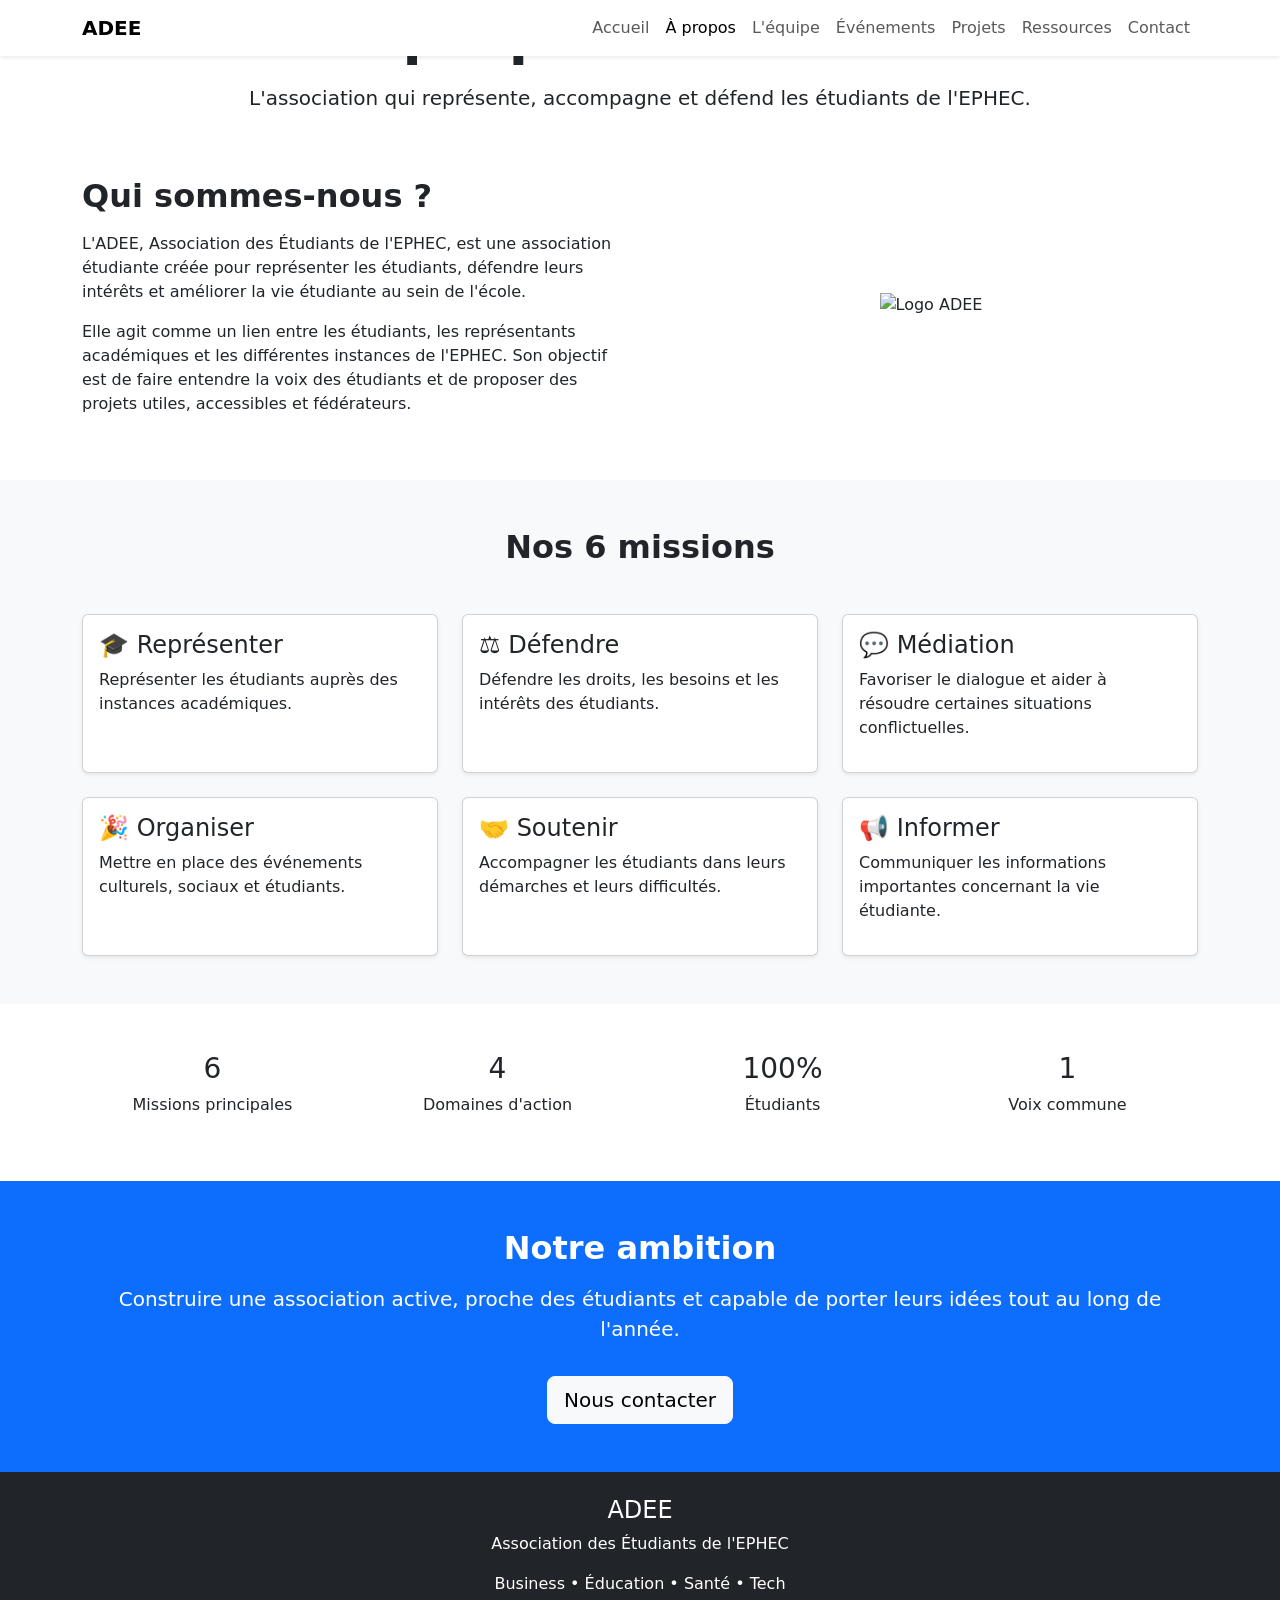
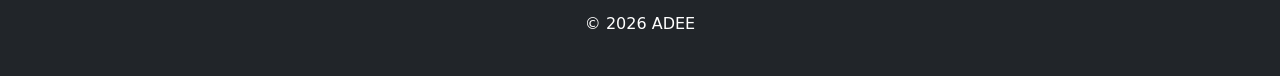
==== about.html @ 35e450e6 "Create about.html" ====
<!DOCTYPE html>
<html lang="fr">
<head>
  <meta charset="UTF-8">
  <meta name="viewport" content="width=device-width, initial-scale=1.0">
  <title>À propos | ADEE</title>

  <link href="https://cdn.jsdelivr.net/npm/bootstrap@5.3.7/dist/css/bootstrap.min.css" rel="stylesheet">
  <link rel="stylesheet" href="css/style.css">
</head>

<body>

<nav class="navbar navbar-expand-lg bg-white shadow-sm fixed-top">
  <div class="container">
    <a class="navbar-brand fw-bold" href="index.html">ADEE</a>

    <button class="navbar-toggler" type="button" data-bs-toggle="collapse" data-bs-target="#navbar">
      <span class="navbar-toggler-icon"></span>
    </button>

    <div class="collapse navbar-collapse" id="navbar">
      <ul class="navbar-nav ms-auto">
        <li class="nav-item"><a class="nav-link" href="index.html">Accueil</a></li>
        <li class="nav-item"><a class="nav-link active" href="about.html">À propos</a></li>
        <li class="nav-item"><a class="nav-link" href="team.html">L'équipe</a></li>
        <li class="nav-item"><a class="nav-link" href="events.html">Événements</a></li>
        <li class="nav-item"><a class="nav-link" href="projects.html">Projets</a></li>
        <li class="nav-item"><a class="nav-link" href="resources.html">Ressources</a></li>
        <li class="nav-item"><a class="nav-link" href="contact.html">Contact</a></li>
      </ul>
    </div>
  </div>
</nav>

<header class="page-hero">
  <div class="container text-center">
    <h1 class="display-4 fw-bold">À propos de l'ADEE</h1>
    <p class="lead mt-3">
      L'association qui représente, accompagne et défend les étudiants de l'EPHEC.
    </p>
  </div>
</header>

<section class="py-5">
  <div class="container">
    <div class="row align-items-center g-5">
      <div class="col-lg-6">
        <h2 class="fw-bold mb-3">Qui sommes-nous ?</h2>
        <p>
          L'ADEE, Association des Étudiants de l'EPHEC, est une association étudiante créée pour représenter les étudiants,
          défendre leurs intérêts et améliorer la vie étudiante au sein de l'école.
        </p>
        <p>
          Elle agit comme un lien entre les étudiants, les représentants académiques et les différentes instances de l'EPHEC.
          Son objectif est de faire entendre la voix des étudiants et de proposer des projets utiles, accessibles et fédérateurs.
        </p>
      </div>

      <div class="col-lg-6 text-center">
        <img src="images/logo.png" alt="Logo ADEE" class="img-fluid about-logo">
      </div>
    </div>
  </div>
</section>

<section class="py-5 bg-light">
  <div class="container">
    <h2 class="text-center fw-bold mb-5">Nos 6 missions</h2>

    <div class="row g-4">
      <div class="col-md-4">
        <div class="card h-100 shadow-sm mission-card">
          <div class="card-body">
            <h4>🎓 Représenter</h4>
            <p>Représenter les étudiants auprès des instances académiques.</p>
          </div>
        </div>
      </div>

      <div class="col-md-4">
        <div class="card h-100 shadow-sm mission-card">
          <div class="card-body">
            <h4>⚖️ Défendre</h4>
            <p>Défendre les droits, les besoins et les intérêts des étudiants.</p>
          </div>
        </div>
      </div>

      <div class="col-md-4">
        <div class="card h-100 shadow-sm mission-card">
          <div class="card-body">
            <h4>💬 Médiation</h4>
            <p>Favoriser le dialogue et aider à résoudre certaines situations conflictuelles.</p>
          </div>
        </div>
      </div>

      <div class="col-md-4">
        <div class="card h-100 shadow-sm mission-card">
          <div class="card-body">
            <h4>🎉 Organiser</h4>
            <p>Mettre en place des événements culturels, sociaux et étudiants.</p>
          </div>
        </div>
      </div>

      <div class="col-md-4">
        <div class="card h-100 shadow-sm mission-card">
          <div class="card-body">
            <h4>🤝 Soutenir</h4>
            <p>Accompagner les étudiants dans leurs démarches et leurs difficultés.</p>
          </div>
        </div>
      </div>

      <div class="col-md-4">
        <div class="card h-100 shadow-sm mission-card">
          <div class="card-body">
            <h4>📢 Informer</h4>
            <p>Communiquer les informations importantes concernant la vie étudiante.</p>
          </div>
        </div>
      </div>
    </div>
  </div>
</section>

<section class="py-5">
  <div class="container">
    <div class="row g-4 text-center">
      <div class="col-md-3">
        <div class="stat-box">
          <h3>6</h3>
          <p>Missions principales</p>
        </div>
      </div>

      <div class="col-md-3">
        <div class="stat-box">
          <h3>4</h3>
          <p>Domaines d'action</p>
        </div>
      </div>

      <div class="col-md-3">
        <div class="stat-box">
          <h3>100%</h3>
          <p>Étudiants</p>
        </div>
      </div>

      <div class="col-md-3">
        <div class="stat-box">
          <h3>1</h3>
          <p>Voix commune</p>
        </div>
      </div>
    </div>
  </div>
</section>

<section class="py-5 bg-primary text-white text-center">
  <div class="container">
    <h2 class="fw-bold">Notre ambition</h2>
    <p class="lead mt-3">
      Construire une association active, proche des étudiants et capable de porter leurs idées tout au long de l'année.
    </p>
    <a href="contact.html" class="btn btn-light btn-lg mt-3">Nous contacter</a>
  </div>
</section>

<footer class="bg-dark text-white py-4">
  <div class="container text-center">
    <h4>ADEE</h4>
    <p>Association des Étudiants de l'EPHEC</p>
    <p>Business • Éducation • Santé • Tech</p>
    <p>© 2026 ADEE</p>
  </div>
</footer>

<script src="https://cdn.jsdelivr.net/npm/bootstrap@5.3.7/dist/js/bootstrap.bundle.min.js"></script>

</body>
</html>
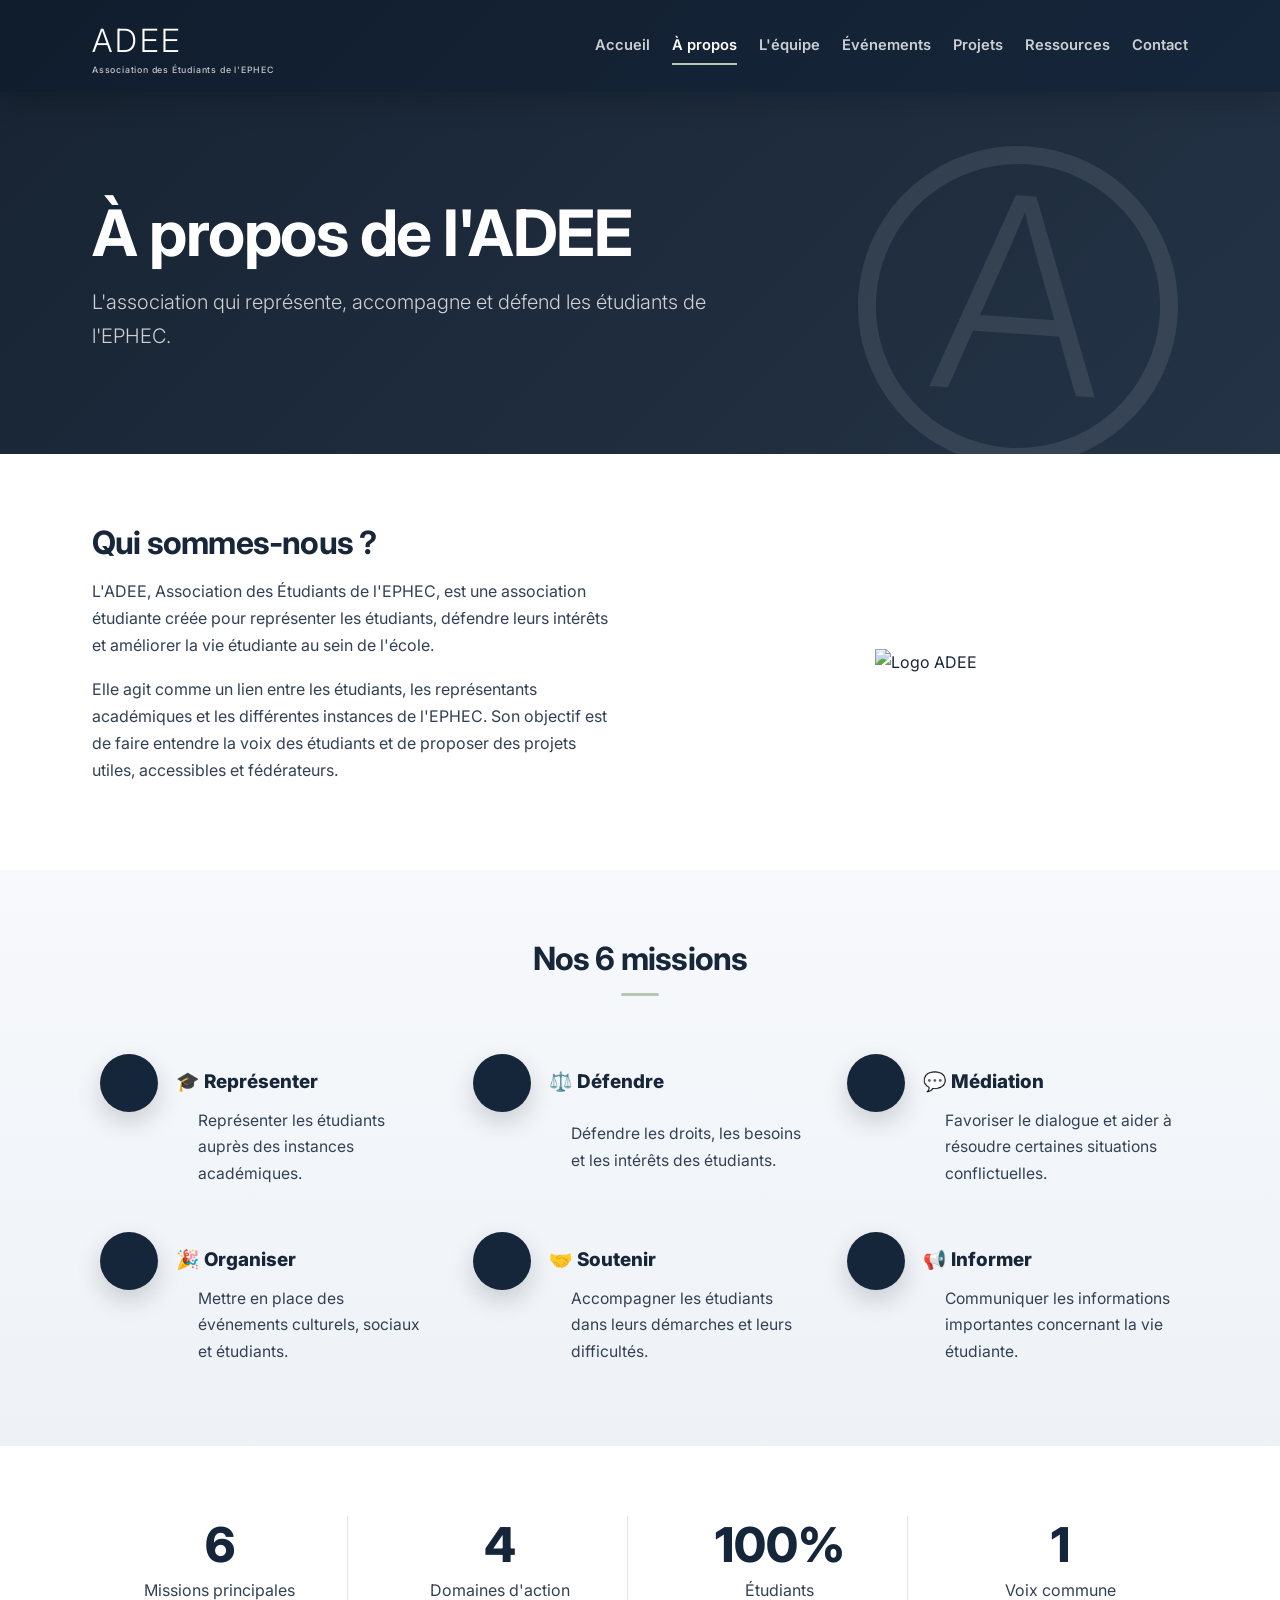
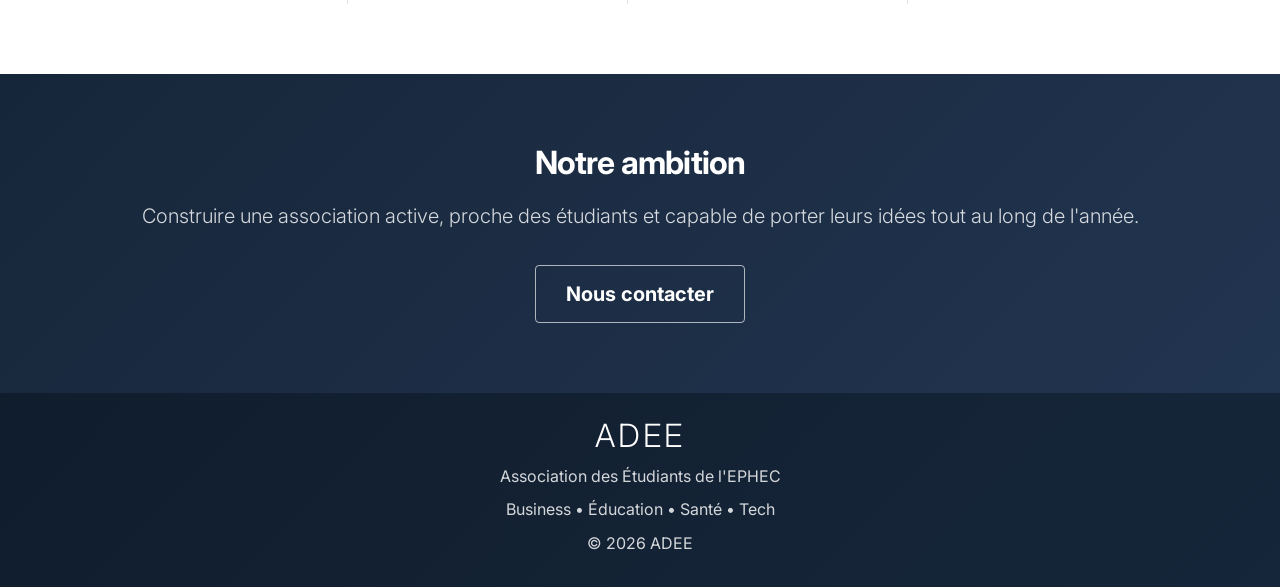
==== commit c5b5cd67: "Update about.html" ====
--- a/about.html
+++ b/about.html
@@ -6,7 +6,7 @@
   <title>À propos | ADEE</title>
 
   <link href="https://cdn.jsdelivr.net/npm/bootstrap@5.3.7/dist/css/bootstrap.min.css" rel="stylesheet">
-  <link rel="stylesheet" href="css/style.css">
+  <link rel="stylesheet" href="style.css">
 </head>
 
 <body>
--- a/style.css
+++ b/style.css
@@ -0,0 +1,535 @@
+@import url('https://fonts.googleapis.com/css2?family=Inter:wght@400;500;600;700;800&display=swap');
+
+:root {
+  --navy: #16263a;
+  --navy-dark: #101d2d;
+  --navy-soft: #223550;
+  --text: #18263a;
+  --muted: #6b7280;
+  --line: #dfe5ec;
+  --bg: #f5f7fa;
+  --white: #ffffff;
+  --accent: #b9c7b0;
+  --shadow: 0 18px 45px rgba(16, 29, 45, 0.12);
+  --radius: 18px;
+}
+
+* {
+  box-sizing: border-box;
+}
+
+html {
+  scroll-behavior: smooth;
+}
+
+body {
+  margin: 0;
+  padding-top: 92px;
+  font-family: 'Inter', Arial, sans-serif;
+  color: var(--text);
+  background: var(--white);
+  line-height: 1.7;
+}
+
+/* NAVBAR */
+
+.navbar {
+  min-height: 92px;
+  background: linear-gradient(135deg, var(--navy-dark), var(--navy)) !important;
+  box-shadow: 0 8px 30px rgba(0, 0, 0, 0.18) !important;
+}
+
+.navbar .container {
+  max-width: 1120px;
+}
+
+.navbar-brand {
+  color: var(--white) !important;
+  font-size: 2rem;
+  letter-spacing: 3px;
+  font-weight: 300 !important;
+}
+
+.navbar-brand::after {
+  content: "Association des Étudiants de l'EPHEC";
+  display: block;
+  font-size: 0.55rem;
+  letter-spacing: 0.8px;
+  margin-top: -6px;
+  opacity: 0.75;
+  font-weight: 500;
+}
+
+.navbar-nav {
+  gap: 22px;
+}
+
+.nav-link {
+  color: rgba(255, 255, 255, 0.78) !important;
+  font-size: 0.92rem;
+  font-weight: 600;
+  padding: 8px 0 !important;
+  position: relative;
+}
+
+.nav-link:hover,
+.nav-link.active {
+  color: var(--white) !important;
+}
+
+.nav-link.active::after,
+.nav-link:hover::after {
+  content: "";
+  position: absolute;
+  left: 0;
+  bottom: 2px;
+  width: 100%;
+  height: 2px;
+  background: var(--accent);
+}
+
+.navbar-toggler {
+  border-color: rgba(255, 255, 255, 0.35);
+}
+
+.navbar-toggler-icon {
+  filter: invert(1);
+}
+
+/* HERO ACCUEIL */
+
+.hero {
+  min-height: 620px;
+  display: flex;
+  align-items: center;
+  background:
+    linear-gradient(135deg, rgba(16, 29, 45, 0.96), rgba(22, 38, 58, 0.92)),
+    radial-gradient(circle at 82% 45%, rgba(255,255,255,0.10) 0 18%, transparent 19%);
+  color: var(--white);
+  padding: 120px 0 90px;
+  position: relative;
+  overflow: hidden;
+}
+
+.hero::after,
+.page-hero::after {
+  content: "A";
+  position: absolute;
+  right: 8%;
+  top: 15%;
+  width: 320px;
+  height: 320px;
+  border: 18px solid rgba(255, 255, 255, 0.09);
+  border-radius: 50%;
+  color: rgba(255, 255, 255, 0.09);
+  font-size: 270px;
+  font-weight: 300;
+  line-height: 260px;
+  text-align: center;
+  transform: rotate(4deg);
+  pointer-events: none;
+}
+
+.hero .container {
+  position: relative;
+  z-index: 2;
+  max-width: 1120px;
+}
+
+.hero h1 {
+  max-width: 720px;
+  font-size: clamp(2.4rem, 6vw, 5rem);
+  line-height: 1.05;
+  letter-spacing: -2px;
+}
+
+.hero .lead {
+  max-width: 610px;
+  color: rgba(255, 255, 255, 0.78);
+  font-size: 1.2rem;
+}
+
+.hero img {
+  filter: brightness(0) invert(1);
+  opacity: 0.92;
+}
+
+.hero .btn {
+  margin-right: 12px;
+  margin-bottom: 12px;
+}
+
+/* PAGE HERO */
+
+.page-hero {
+  background:
+    linear-gradient(135deg, rgba(16, 29, 45, 0.97), rgba(22, 38, 58, 0.94));
+  color: var(--white);
+  padding: 105px 0 85px;
+  text-align: left !important;
+  position: relative;
+  overflow: hidden;
+}
+
+.page-hero .container {
+  max-width: 1120px;
+  text-align: left !important;
+}
+
+.page-hero h1 {
+  max-width: 760px;
+  font-size: clamp(2.2rem, 5vw, 4.2rem);
+  line-height: 1.12;
+  letter-spacing: -1.5px;
+}
+
+.page-hero p {
+  max-width: 680px;
+  color: rgba(255,255,255,0.78);
+}
+
+/* SECTIONS */
+
+section {
+  position: relative;
+}
+
+.container {
+  max-width: 1120px;
+}
+
+.py-5 {
+  padding-top: 70px !important;
+  padding-bottom: 70px !important;
+}
+
+.bg-light {
+  background: linear-gradient(180deg, #f7f9fc, #eef2f6) !important;
+}
+
+h1, h2, h3, h4, h5 {
+  color: inherit;
+}
+
+h2 {
+  color: var(--text);
+  letter-spacing: -0.8px;
+}
+
+h2.text-center::after {
+  content: "";
+  display: block;
+  width: 38px;
+  height: 3px;
+  background: var(--accent);
+  margin: 14px auto 0;
+  border-radius: 999px;
+}
+
+p {
+  color: #334155;
+}
+
+.text-white p,
+.text-white .lead {
+  color: rgba(255,255,255,0.82);
+}
+
+/* ABOUT LOGO */
+
+.about-logo {
+  max-width: 520px;
+  width: 100%;
+  filter: none;
+}
+
+/* CARDS */
+
+.card {
+  border: 0;
+  border-radius: 0;
+  background: transparent;
+  box-shadow: none !important;
+}
+
+.card-body {
+  padding: 10px 8px;
+}
+
+.mission-card .card-body,
+.bg-light .card-body {
+  display: grid;
+  grid-template-columns: 76px 1fr;
+  column-gap: 22px;
+  align-items: start;
+}
+
+.card h4 {
+  font-size: 1.18rem;
+  font-weight: 800;
+  color: var(--text);
+  margin-bottom: 8px;
+}
+
+.card p {
+  margin: 0;
+  color: #334155;
+  font-size: 0.98rem;
+}
+
+/* ICÔNES RONDES POUR LES MISSIONS */
+
+.card h4::before {
+  content: "";
+  width: 58px;
+  height: 58px;
+  display: flex;
+  align-items: center;
+  justify-content: center;
+  background: var(--navy);
+  color: var(--white);
+  border-radius: 50%;
+  margin-bottom: 0;
+  box-shadow: 0 10px 24px rgba(16, 29, 45, 0.18);
+}
+
+.card h4 {
+  display: grid;
+  grid-template-columns: 58px 1fr;
+  column-gap: 18px;
+  align-items: center;
+}
+
+.card h4 {
+  grid-column: 1 / -1;
+}
+
+.card h4 + p {
+  grid-column: 2;
+  margin-top: -12px;
+}
+
+/* ACTUALITÉS */
+
+section:not(.bg-light) .card {
+  background: var(--white);
+  border: 1px solid var(--line);
+  border-radius: var(--radius);
+  box-shadow: var(--shadow) !important;
+  height: 100%;
+}
+
+section:not(.bg-light) .card .card-body {
+  padding: 28px;
+  display: block;
+}
+
+section:not(.bg-light) .card h5 {
+  color: var(--text);
+  font-weight: 800;
+  margin-bottom: 12px;
+}
+
+/* STATS */
+
+.stat-box {
+  padding: 0 20px;
+  border-right: 1px solid var(--line);
+}
+
+.col-md-3:last-child .stat-box {
+  border-right: 0;
+}
+
+.stat-box h3 {
+  font-size: clamp(2.2rem, 4vw, 3rem);
+  color: var(--navy);
+  font-weight: 800;
+  margin-bottom: 4px;
+}
+
+.stat-box p {
+  margin: 0;
+  color: #334155;
+}
+
+/* CTA */
+
+.bg-primary {
+  background: linear-gradient(135deg, var(--navy), var(--navy-soft)) !important;
+}
+
+.bg-primary .container {
+  max-width: 1040px;
+}
+
+.bg-primary h2 {
+  color: var(--white);
+}
+
+.bg-primary .btn {
+  min-width: 210px;
+}
+
+/* BOUTONS */
+
+.btn {
+  border-radius: 4px;
+  padding: 13px 28px;
+  font-weight: 700;
+  transition: 0.25s ease;
+}
+
+.btn-primary {
+  background: var(--navy);
+  border-color: var(--navy);
+}
+
+.btn-primary:hover {
+  background: var(--navy-dark);
+  border-color: var(--navy-dark);
+  transform: translateY(-2px);
+}
+
+.btn-outline-dark {
+  color: var(--white);
+  border-color: rgba(255,255,255,0.55);
+}
+
+.btn-outline-dark:hover {
+  background: var(--white);
+  color: var(--navy);
+  border-color: var(--white);
+}
+
+.btn-light {
+  background: transparent;
+  color: var(--white);
+  border: 1px solid rgba(255,255,255,0.65);
+}
+
+.btn-light:hover {
+  background: var(--white);
+  color: var(--navy);
+}
+
+/* FOOTER */
+
+footer {
+  background: linear-gradient(135deg, var(--navy-dark), var(--navy)) !important;
+  padding: 42px 0 !important;
+}
+
+footer h4 {
+  font-size: 2rem;
+  letter-spacing: 3px;
+  font-weight: 300;
+}
+
+footer p {
+  color: rgba(255,255,255,0.72);
+  margin-bottom: 6px;
+}
+
+/* RESPONSIVE */
+
+@media (max-width: 991px) {
+  body {
+    padding-top: 82px;
+  }
+
+  .navbar {
+    min-height: 82px;
+  }
+
+  .navbar-nav {
+    gap: 8px;
+    padding-top: 22px;
+  }
+
+  .hero {
+    text-align: center;
+    padding: 80px 0 70px;
+  }
+
+  .hero h1,
+  .hero .lead {
+    margin-left: auto;
+    margin-right: auto;
+  }
+
+  .hero img {
+    margin-top: 40px;
+    max-width: 280px !important;
+  }
+
+  .page-hero .container,
+  .page-hero {
+    text-align: left !important;
+  }
+
+  .hero::after,
+  .page-hero::after {
+    right: -70px;
+    top: 90px;
+    width: 230px;
+    height: 230px;
+    font-size: 190px;
+    line-height: 185px;
+  }
+}
+
+@media (max-width: 767px) {
+  .hero {
+    min-height: auto;
+  }
+
+  .hero h1 {
+    font-size: 2.6rem;
+  }
+
+  .page-hero {
+    padding: 75px 0 60px;
+  }
+
+  .py-5 {
+    padding-top: 52px !important;
+    padding-bottom: 52px !important;
+  }
+
+  .mission-card .card-body,
+  .bg-light .card-body {
+    display: block;
+  }
+
+  .card h4 {
+    display: block;
+  }
+
+  .card h4::before {
+    margin-bottom: 14px;
+  }
+
+  .card h4 + p {
+    margin-top: 0;
+  }
+
+  .stat-box {
+    border-right: 0;
+    border-bottom: 1px solid var(--line);
+    padding: 22px 0;
+  }
+
+  .col-md-3:last-child .stat-box {
+    border-bottom: 0;
+  }
+
+  .btn {
+    width: 100%;
+    margin-bottom: 12px;
+  }
+
+  footer {
+    text-align: center;
+  }
+}
